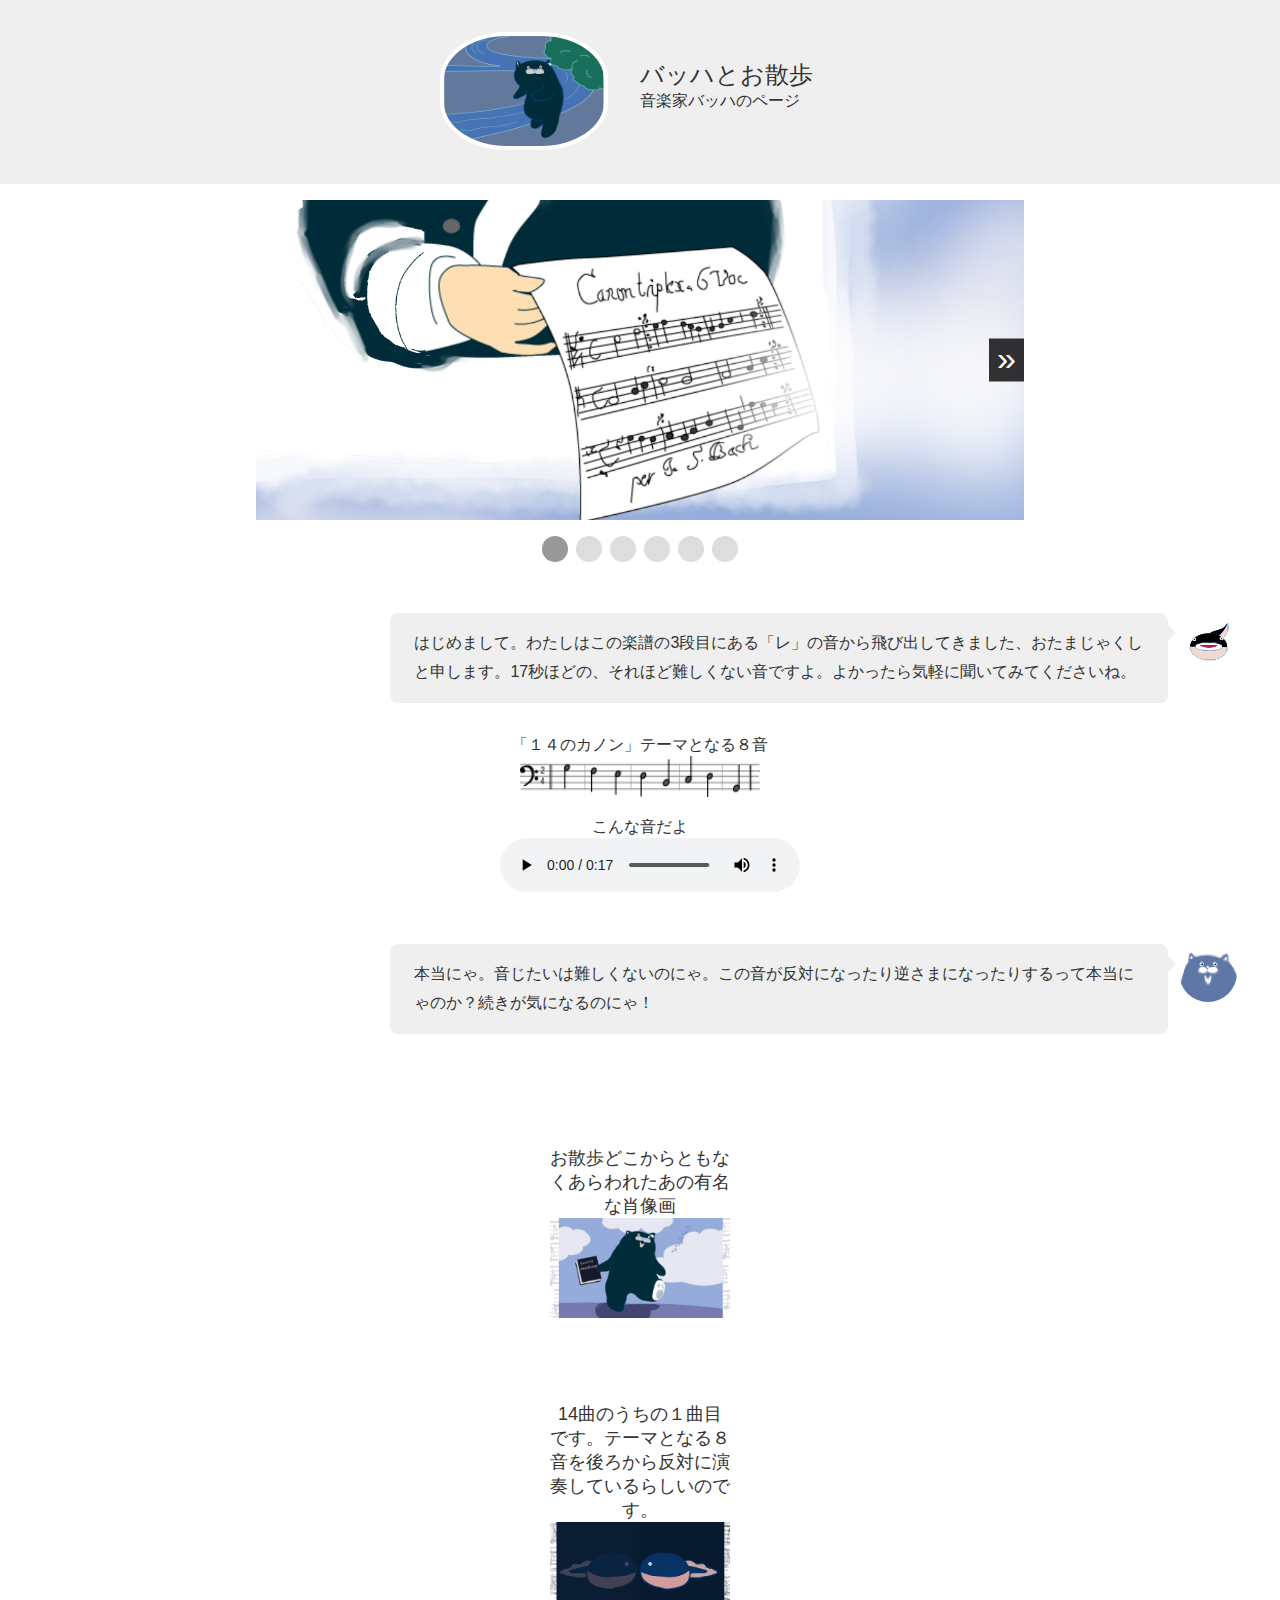
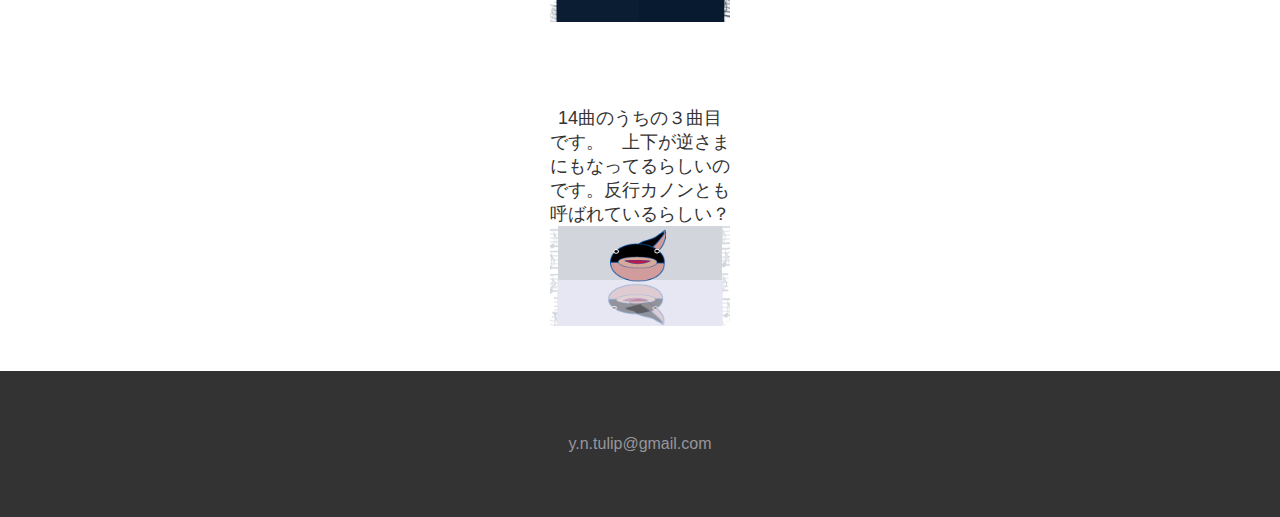
==== page2/index.html @ 1b8f4f11 "Add files via upload" ====
<!DOCTYPE html>
<html lang="ja">
  <head>
    <meta charset="UTF-8">
    <meta http-equiv="X-UA-Compatible" content="IE=edge">
    <meta name="viewport" content="width=device-width, initial-scale=1.0">
    <title>My Carousel</title>
    <link rel="stylesheet" href="css/style.css">
  </head>
  <body>
    <header>
      <div class="container1">
        <div class="icon">
          <img src="img\neko.top.gif" width="160" height="110" alt="ゆきにゃあのお散歩アイコンです"> 
        </div>
        <div class="info">
          <h1>バッハとお散歩</h1>
          <p>音楽家バッハのページ</p> 
        </div>
      </div>
    </header>
    
    <section class="carousel">
      <div class="container">
        <ul>
          <li><img src="img/pic5.png"></li>
          <li><img src="img/pic6.png"></li>
          <li><img src="img/pic7.png"></li>
          <li><img src="img/pic8.png"></li>
          <li><img src="img/pic9.png"></li>
          <li><img src="img/pic10.png"></li>
        </ul>
        
        <button id="prev">&laquo;</button>
        <button id="next">&raquo;</button>
      </div>
      
      <nav>
      </nav>
    </section>
    
    
    <div class="fukidasi-container">
      <ul class="messages">
        
        <li class="right-side">
          <div class="pic">
            <img src="img/otamajakusi.a.png">
          </div>
          <div class="text">
            はじめまして。わたしはこの楽譜の3段目にある「レ」の音から飛び出してきました、おたまじゃくしと申します。17秒ほどの、それほど難しくない音ですよ。よかったら気軽に聞いてみてくださいね。
          </div>
        </li>
        
      </ul>
    </div>
    
  
    <section class="works-score">
      <h1>「１４のカノン」テーマとなる８音
      <img src="img\score.canon.1.simplex.gif" width="240" 　　　height="100" alt="バッハ「１４のカノン」のテーマとなる８音イメージ画像です"></h1>
      
      
      <figure>
        <figcaption>こんな音だよ</figcaption>
        <audio
        controls
        src="img\canon1.simplex.mp3">
        Your browser does not support the
        <code>audio</code> element.
      </audio>
    </figure>
  </section>   
  
  
  
  
  <div class="fukidasi-container">
    <ul class="messages">
      
      <li class="right-side">
        <div class="pic">
          <img src="img\neko.icon.png">
        </div>
        <div class="text">
          本当にゃ。音じたいは難しくないのにゃ。この音が反対になったり逆さまになったりするって本当にゃのか？続きが気になるのにゃ！
        </div>
      </li>
      
    </ul>
  </div>














  <section class="works">
    <h1>お散歩どこからともなくあらわれたあの有名な肖像画</h1>
    <a href="../index.html"><img src="img\button1.png" width="180" height="100" alt="肖像画の手元の画像です"></a>
  </section>

  <section class="works">
    <h1>14曲のうちの１曲目です。テーマとなる８音を後ろから反対に演奏しているらしいのです。</h1>
    <a href="../page3/index.html"><img src="img\button.3.png" width="180" height="100" alt="カニのような楽譜イメージ画像です"></a>
  </section>

  <section class="works">
    <h1>14曲のうちの３曲目です。　上下が逆さまにもなってるらしいのです。反行カノンとも呼ばれているらしい？</h1>
    <a href="../page4/index.html"><img src="img\button.4.png" width="180" height="100" alt="上下逆の楽譜イメージ画像です"></a>
  </section>
　
  <footer>
    <li class="footer-text">y.n.tulip@gmail.com</li>
  </footer>

  <script src="js/main.js"></script>
</body>
</html>
---- page2/css/style.css ----
body {
    /* background-color: pink; */
      color: #333;
      font-family: Verdana,  sans-serif;
      display: inline-block;
      margin: 0;
      list-style: none;
  
     }
     
     header {
       background-color: #efefef;
       /* background-color: tomato; */
       
       margin-left: auto;
       margin-right: auto;
       align-items: center;
       padding-top: 32px;
       padding-bottom: 30px;
     }
     
     footer {
      padding: 64px 0;
      margin-top: 20px;
      background: rgba(0, 0, 0, .8);
      color: #98969c;
      text-align: center;
    }

     .container1 {
         /* background-color:green; */
         width: 400px;
         margin-left: auto;
         margin-right: auto;
         display: flex;
         align-items: center;
     }
     
     .icon img {
         border-radius: 40%;
         border-width: 4px;
         border-style: solid;
         border-color: white;
     }
     
     .info {
         /* background-color: tomato; */
         margin-left: 32px;
     }
     
     .info h1 {
         font-weight: normal;
         font-size: 24px;
         margin: 0;
     }
     .info p {
         margin: 0;
         margin-bottom: 16px;
     }
     /* .info ul {
         margin: 0;
         padding: 0;
         list-style: none;
         display: flex;
     }
     .info ul li {
         margin-right: 8px;
     }
      */
  
     
  
  
  .carousel {
      width: 80%;
      max-width: 60%;
      margin: 16px auto;
    }
    
    .container {
      width: 100%;
      height: 320px;
      overflow: hidden;
      position: relative;
    }
    
    ul {
      list-style: none;
      margin: 0;
      padding: 0;
      height: 100%;
      display: flex;
      transition: transform .3s;
    }
    
    li {
      height: 100%;
      min-width: 100%;
    }
    
    li img {
      width: 100%;
      height: 100%;
      object-fit: cover;
    }
    
    #prev,
    #next {
      position: absolute;
      top: 50%;
      transform: translateY(-50%);
      border: none;
      background: rgba(0, 0, 0, .8);
      color: #fff;
      font-size: 34px;
      padding: 0 8px 4px;
      cursor: pointer;
    }
    
    #prev:hover,
    #next:hover {
      opacity: .8;
    }
    
    #prev {
      left: 0;
    }
    
    #next {
      right: 0;
    }
    
    .hidden {
      display: none;
    }
    
    nav {
      margin-top: 16px;
      text-align: center;
    }
    
    nav button + button {
      margin-left: 8px;
    }
    
    nav button {
      border: none;
      width: 26px;
      height: 26px;
      background: #ddd;
      border-radius: 50%;
      cursor: pointer;
    }
    
    nav .current {
      background: #999;
    }
  
     
  
    .fukidasi-container {
      padding: 32px;
      
    }
    
    .messages {
      margin: 0;
      padding: 0;
      list-style: none;
      
    }
    
    .messages li {
      display: flex;
    }
    
    .messages li + li {
      margin-top: 32px;
    }
    
    li.right-side {
      flex-direction: row-reverse;
    }
    
    .pic {
      /* background: pink; */
      width: 80px;
      text-align: center;
    }
    
    .pic img {
      width: 58px;
      height: 58px;
      border-radius: 50%;
    }
    
    .text {
      background:#efefef ;
      border-radius: 8px;
      padding: 16px 24px;
      max-width: 60%;
      line-height: 1.8;
      position: relative;
    }
    
    .text::before {
      content: '';
      width: 0;
      height: 0;
      /* border: 8px solid #fff; */
      border: 8px solid transparent;
      position: absolute;
    }
    
    
    
    .right-side .text::before {
      top: 12px;
      right: -16px;
      border-left-color: #efefef;
    }
  
  
  
  
  /* オーディオのあたり */
  
    .works-score{
      width: 280px;
      margin-left: auto;
      margin-right: auto;
      cursor: pointer;
     }
  .works-score > h1 {
      font-weight: normal;
      font-size: 16px;
      text-align: center;
      margin-top: 0px;
      margin-bottom: 0px;
  }
  
  
    .works-score> section  {
      margin-bottom: 60px;
  }
    .works-score> figure  {
      margin-left: auto;
      margin-right: auto;
      text-align: center;
  }
  
  
  /* フッターの直前のあたり */
    .works {
      width: 180px;
      margin-left: auto;
      margin-right: auto;
      cursor: pointer;
     }
  .works > h1 {
      font-weight: normal;
      font-size: 18px;
      text-align: center;
      margin-top: 80px;
      margin-bottom: 0px;
  }
  
  
    .works> section  {
      margin-bottom: 60px;
  }
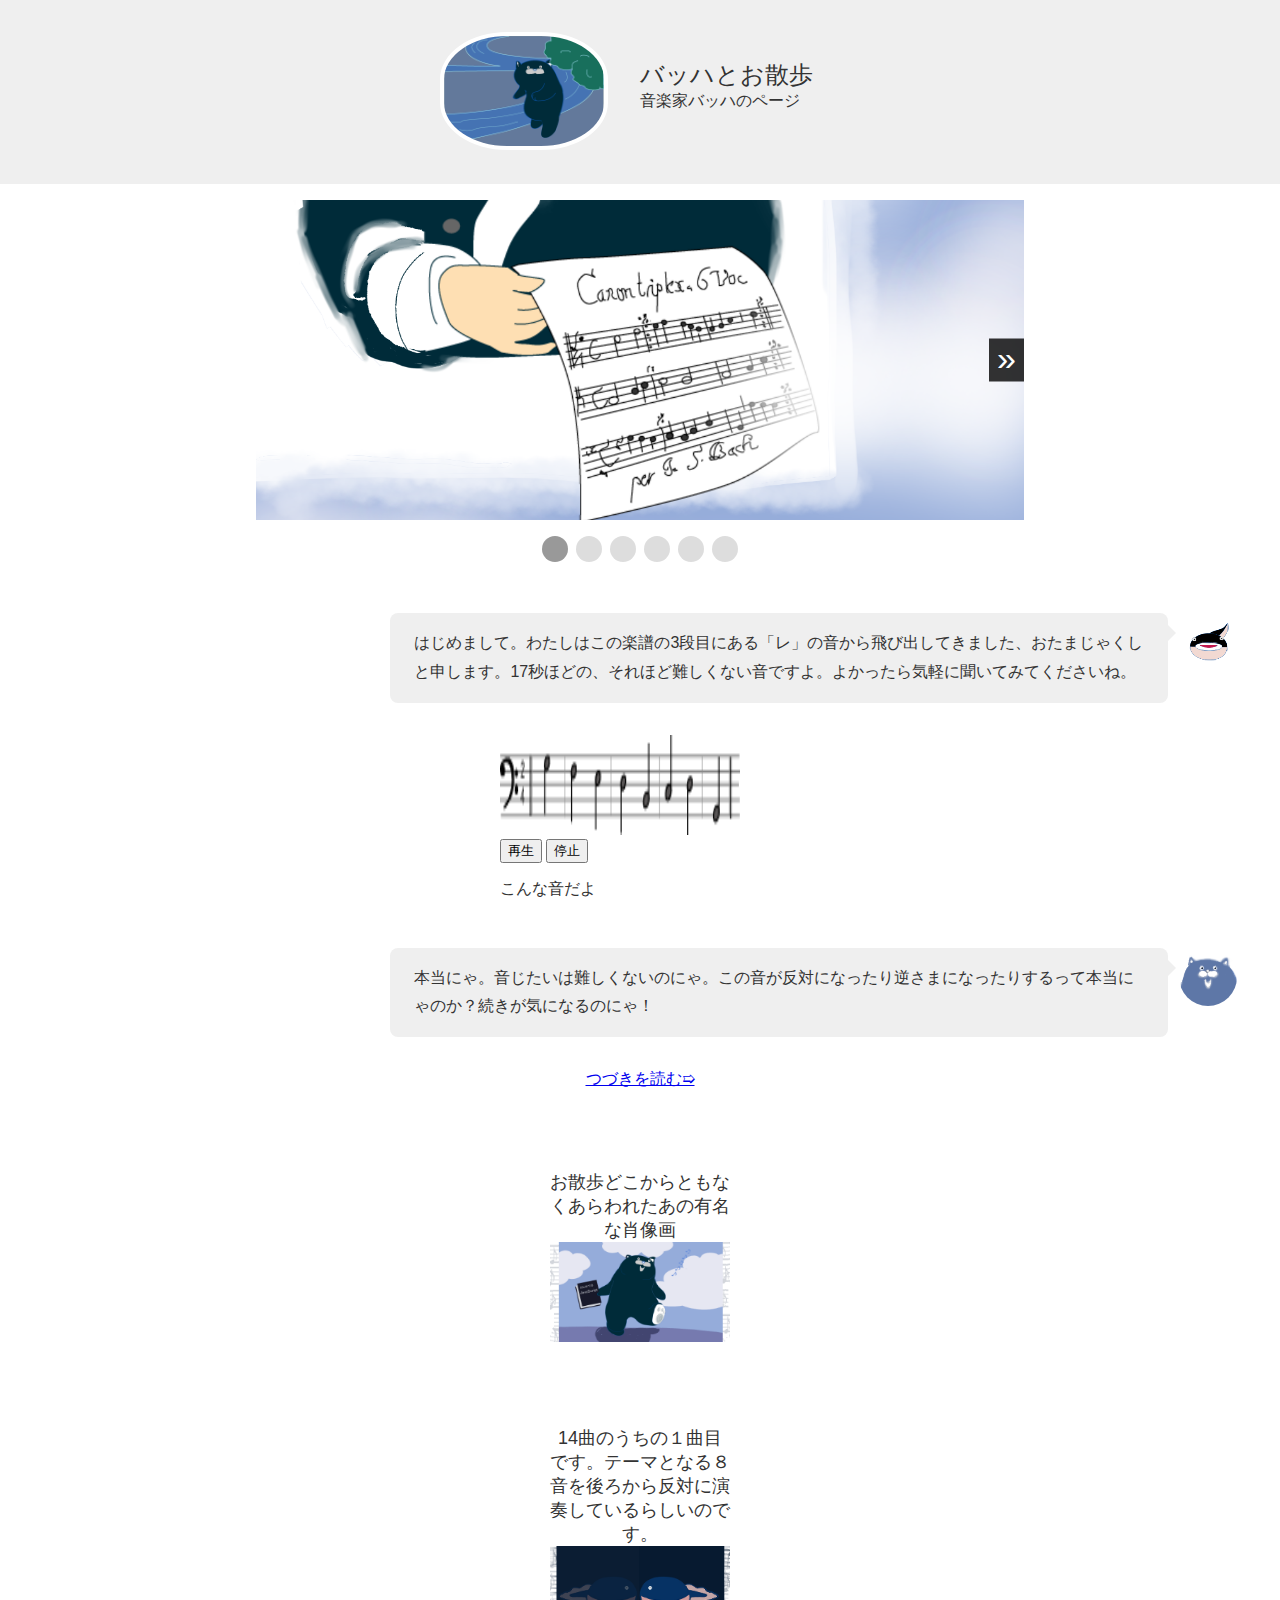
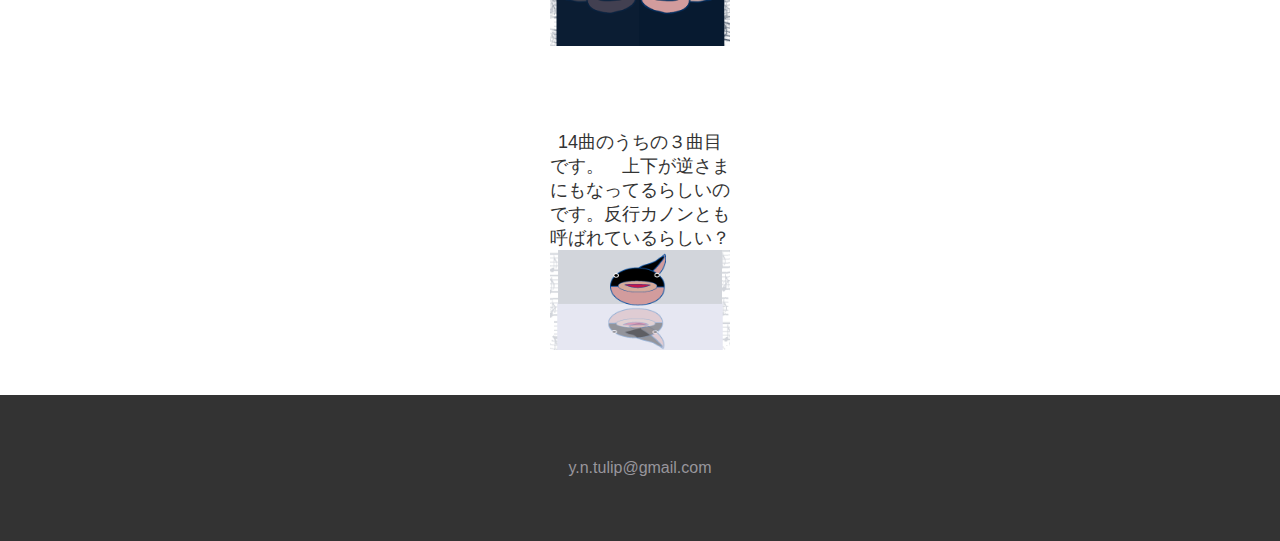
==== commit 80796098: "Add files via upload" ====
--- a/page2/index.html
+++ b/page2/index.html
@@ -55,11 +55,29 @@
       </ul>
     </div>
     
+<!-- オーディオ -->
+<div class="works-score">
+  <!-- <div class="image3"> -->
+        <img src="img/score.canon.1.simplex.gif"  width="240" height="100" alt="バッハ「１４のカノン」のテーマとなる８音イメージ画像です">
   
-    <section class="works-score">
+      <audio id="audio" preload="auto">
+           <source src="img/canon1.simplex.mp3" type="audio/mp3">
+           <p>※ご利用のブラウザでは再生することができません。</p>
+      </audio>
+            <input type="button" onclick="audioPlay()" value="再生">
+            <input type="button" onclick="audioPause()" value="停止"> 
+            <p>こんな音だよ</p>
+   </div>
+</div>
+
+  
+    <!-- <section class="works-score">
       <h1>「１４のカノン」テーマとなる８音
       <img src="img\score.canon.1.simplex.gif" width="240" 　　　height="100" alt="バッハ「１４のカノン」のテーマとなる８音イメージ画像です"></h1>
       
+　　　　<h1>「１４のカノン」のテーマとなる８音
+        バッハがこちらに向かって差し出してる楽譜の一番下に書いてある音でもあります</h1>
+
       
       <figure>
         <figcaption>こんな音だよ</figcaption>
@@ -70,7 +88,7 @@
         <code>audio</code> element.
       </audio>
     </figure>
-  </section>   
+  </section>    -->
   
   
   
@@ -91,16 +109,10 @@
   </div>
 
 
-
-
-
-
-
-
-
-
-
-
+  <!-- つづきを読むリンク -->
+  <section class="works">
+    <a href="../page3/index.html">つづきを読む➯</a>
+   </section>
 
 
   <section class="works">
--- a/page2/css/style.css
+++ b/page2/css/style.css
@@ -249,7 +249,13 @@
       text-align: center;
   }
   
-  
+  /* つづきを読むリンク */
+.works{
+  margin: auto;
+  text-align: center;
+}
+
+
   /* フッターの直前のあたり */
     .works {
       width: 180px;
